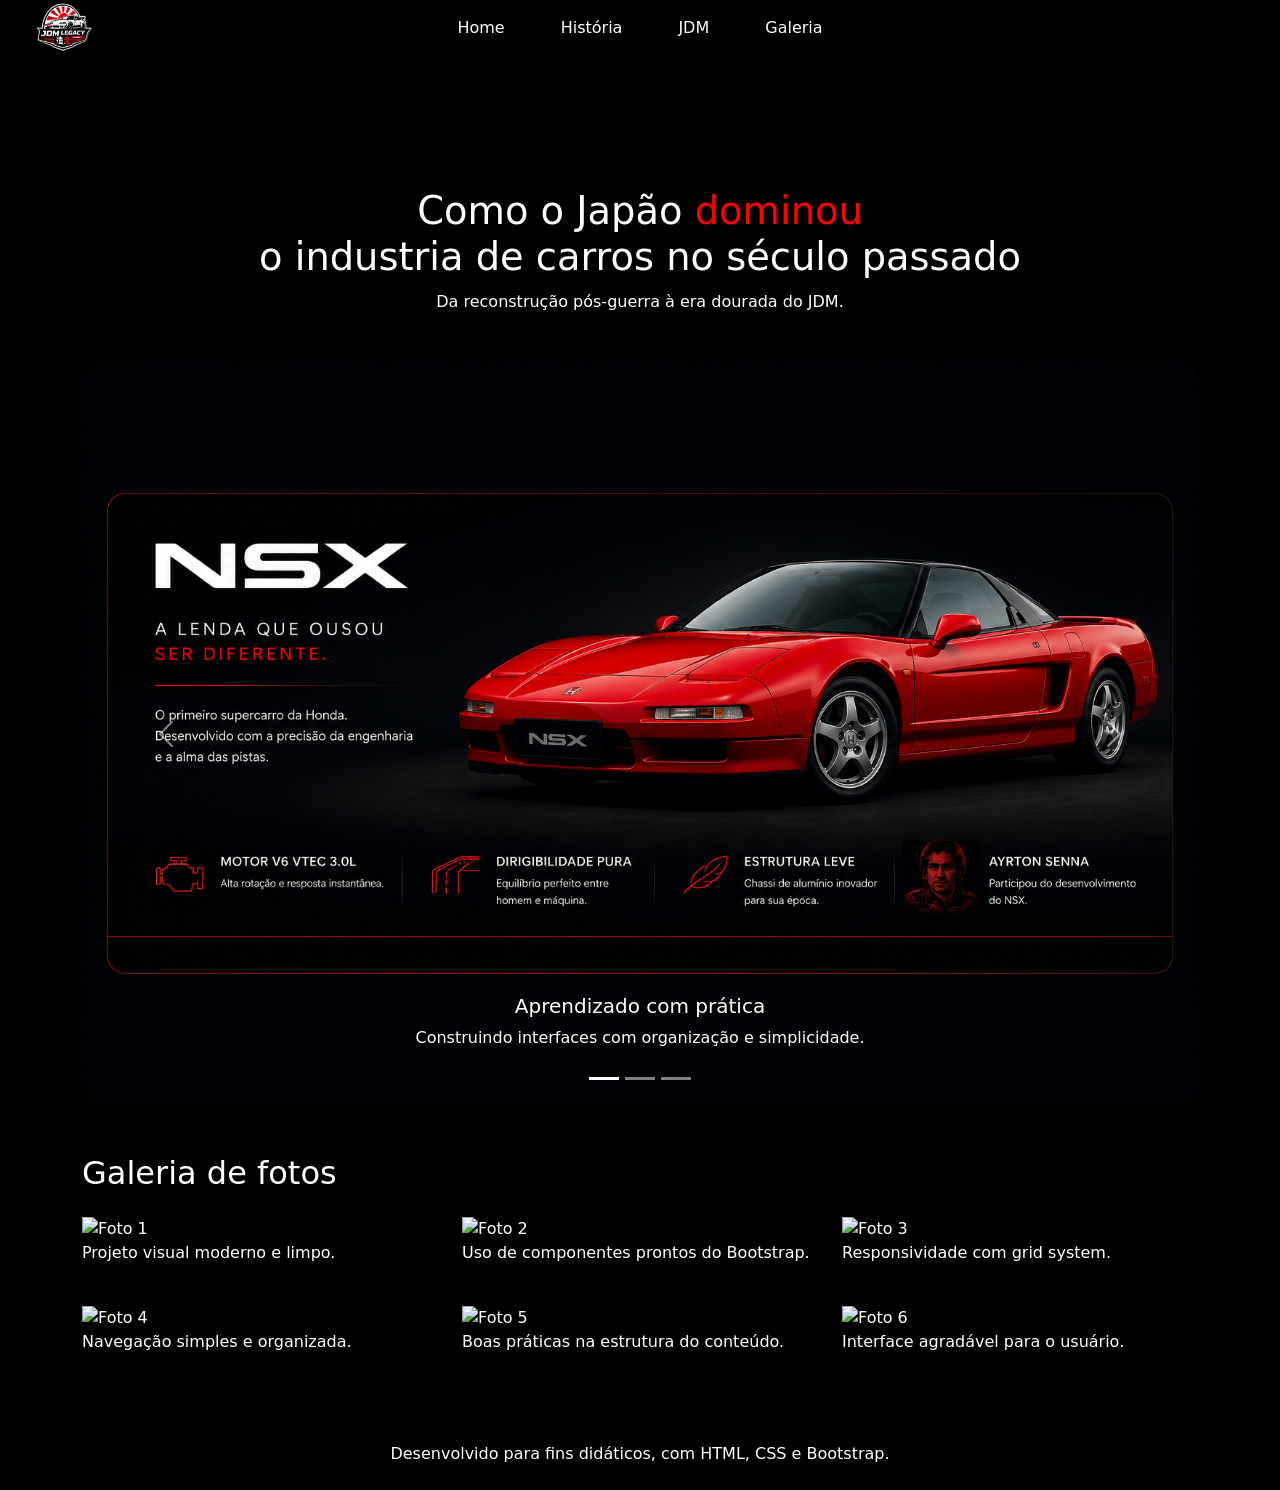
==== index.html @ bcbd1a26 "organizando codigo segundo plano de aulo" ====
<!DOCTYPE html>
<html lang="pt-BR">

<head>
  <meta charset="UTF-8">
  <meta name="viewport" content="width=device-width, initial-scale=1.0">
  <title>A cultura japonesa</title>

  <link rel="preconnect" href="https://fonts.googleapis.com">
  <link rel="preconnect" href="https://fonts.gstatic.com" crossorigin>
  <link href="https://fonts.googleapis.com/css2?family=Inter:wght@400;600;700&display=swap" rel="stylesheet">
  <link href="https://cdn.jsdelivr.net/npm/bootstrap@5.3.3/dist/css/bootstrap.min.css" rel="stylesheet">
  <link rel="stylesheet" href="css/style.css">
</head>

<body class="structure">

  <header class="topo"></header>

  <nav class="navbar navbar-expand-lg bg-menu">
    <div class="container-fluid">
      <a class="navbar-brand" href="#">
        <img src="img/logo.png" alt="unipam_logo" width="100px" height="80px">
      </a>

      <button class="navbar-toggler" type="button" data-bs-toggle="collapse" data-bs-target="#navbarSupportedContent"
        aria-controls="navbarSupportedContent" aria-expanded="false" aria-label="Toggle navigation">
        <span class="navbar-toggler-icon"></span>
      </button>

      <div class="collapse navbar-collapse justify-content-center" id="navbarNav">
        <ul class="navbar-nav">

          <li class="nav-item">
            <a class="nav-link active" aria-current="page" href="#">Home</a>
          </li>

          <li class="nav-item">
            <a class="nav-link" href="historia.html">História</a>
          </li>

          <li class="nav-item">
            <a class="nav-link" href="jdm.html">JDM</a>
          </li>

          <li class="nav-item">
            <a class="nav-link" href="galeria.html">Galeria</a>
          </li>

        </ul>
      </div>
    </div>
  </nav>

  <header class="topo">
    <div class="container py-4"></div>
      <h1 class="title">Como o Japão <span class="destaque">dominou</span> <br> o industria de carros no século passado</h1>
      <p class="subtitle">Da reconstrução pós-guerra à era dourada do JDM.</p>
  </header>

    <main class="container my-5">

      <section class="mb-5">
        <div id="carrosselPrincipal" class="carousel slide shadow-sm rounded-4 overflow-hidden" data-bs-ride="carousel">
          <div class="carousel-indicators">
            <button type="button" data-bs-target="#carrosselPrincipal" data-bs-slide-to="0" class="active"
              aria-current="true" aria-label="Slide 1"></button>
            <button type="button" data-bs-target="#carrosselPrincipal" data-bs-slide-to="1"
              aria-label="Slide 2"></button>
            <button type="button" data-bs-target="#carrosselPrincipal" data-bs-slide-to="2"
              aria-label="Slide 3"></button>
          </div>

          <div class="carousel-inner">
            <div class="carousel-item active">
              <img src="img/honda-nsx-banner.png" class="d-block w-100 imagem-carrossel" alt="Imagem 1">
              <div class="carousel-caption d-none d-md-block">
                <h5>Aprendizado com prática</h5>
                <p>Construindo interfaces com organização e simplicidade.</p>
              </div>
            </div>

            <div class="carousel-item">
              <img src="img/honda-nsx-banner.png" class="d-block w-100 imagem-carrossel" alt="Imagem 2">
              <div class="carousel-caption d-none d-md-block">
                <h5>Layout responsivo</h5>
                <p>O Bootstrap ajuda a adaptar a página a diferentes telas.</p>
              </div>
            </div>

            <div class="carousel-item">
              <img src="img/honda-nsx-banner.png" class="d-block w-100 imagem-carrossel" alt="Imagem 2">
              <div class="carousel-caption d-none d-md-block">
                <h5>Interface moderna</h5>
                <p>Um visual bonito, simples e funcional para os alunos.</p>
              </div>
            </div>
          </div>

          <button class="carousel-control-prev" type="button" data-bs-target="#carrosselPrincipal" data-bs-slide="prev">
            <span class="carousel-control-prev-icon" aria-hidden="true"></span>
            <span class="visually-hidden">Anterior</span>
          </button>

          <button class="carousel-control-next" type="button" data-bs-target="#carrosselPrincipal" data-bs-slide="next">
            <span class="carousel-control-next-icon" aria-hidden="true"></span>
            <span class="visually-hidden">Próximo</span>
          </button>
        </div>
      </section>

      <section>
        <h2 class="titulo-secao mb-4">Galeria de fotos</h2>

        <div class="row g-4">
          <div class="col-sm-6 col-lg-4">
            <figure class="card-galeria">
              <img src="img/foto1.jpg" alt="Foto 1" class="img-fluid">
              <figcaption>Projeto visual moderno e limpo.</figcaption>
            </figure>
          </div>

          <div class="col-sm-6 col-lg-4">
            <figure class="card-galeria">
              <img src="img/foto2.jpg" alt="Foto 2" class="img-fluid">
              <figcaption>Uso de componentes prontos do Bootstrap.</figcaption>
            </figure>
          </div>

          <div class="col-sm-6 col-lg-4">
            <figure class="card-galeria">
              <img src="img/foto3.jpg" alt="Foto 3" class="img-fluid">
              <figcaption>Responsividade com grid system.</figcaption>
            </figure>
          </div>

          <div class="col-sm-6 col-lg-4">
            <figure class="card-galeria">
              <img src="img/foto4.jpg" alt="Foto 4" class="img-fluid">
              <figcaption>Navegação simples e organizada.</figcaption>
            </figure>
          </div>

          <div class="col-sm-6 col-lg-4">
            <figure class="card-galeria">
              <img src="img/foto5.jpg" alt="Foto 5" class="img-fluid">
              <figcaption>Boas práticas na estrutura do conteúdo.</figcaption>
            </figure>
          </div>

          <div class="col-sm-6 col-lg-4">
            <figure class="card-galeria">
              <img src="img/foto6.jpg" alt="Foto 6" class="img-fluid">
              <figcaption>Interface agradável para o usuário.</figcaption>
            </figure>
          </div>
        </div>
      </section>

    </main>
    <footer class="rodape">
      <div class="container py-4 text-center">
        <p class="m-0">Desenvolvido para fins didáticos, com HTML, CSS e Bootstrap.</p>
      </div>
    </footer>

    <script src="https://cdn.jsdelivr.net/npm/bootstrap@5.3.3/dist/js/bootstrap.bundle.min.js"></script>
</body>

</html>
---- css/style.css ----
.navbar {
    position: relative;
}

.navbar-nav li a {
    color: white !important;
    border-bottom: 4px solid black;
}

.navbar-nav li a:hover {
    border-bottom: 4px solid #ff0000;
}

.navbar-nav li {
    padding: 0 20px !important;
}

.navbar-brand {
    position: absolute;
}

.title {
    margin: 80px 0px 0px 0px;
    text-align: center;
    font-size: 2.4rem;
}

.subtitle {
    margin: 10px 0px 0px 0px;
    text-align: center;
}

.structure {
    background-color: black;
    color: white;
}

.destaque {
    color: red;
}

.card {
    margin: 300px;
}

.btn {
    background-color: black;
    color: white;
}

.card{
    background-color: red;
    color: white;
}
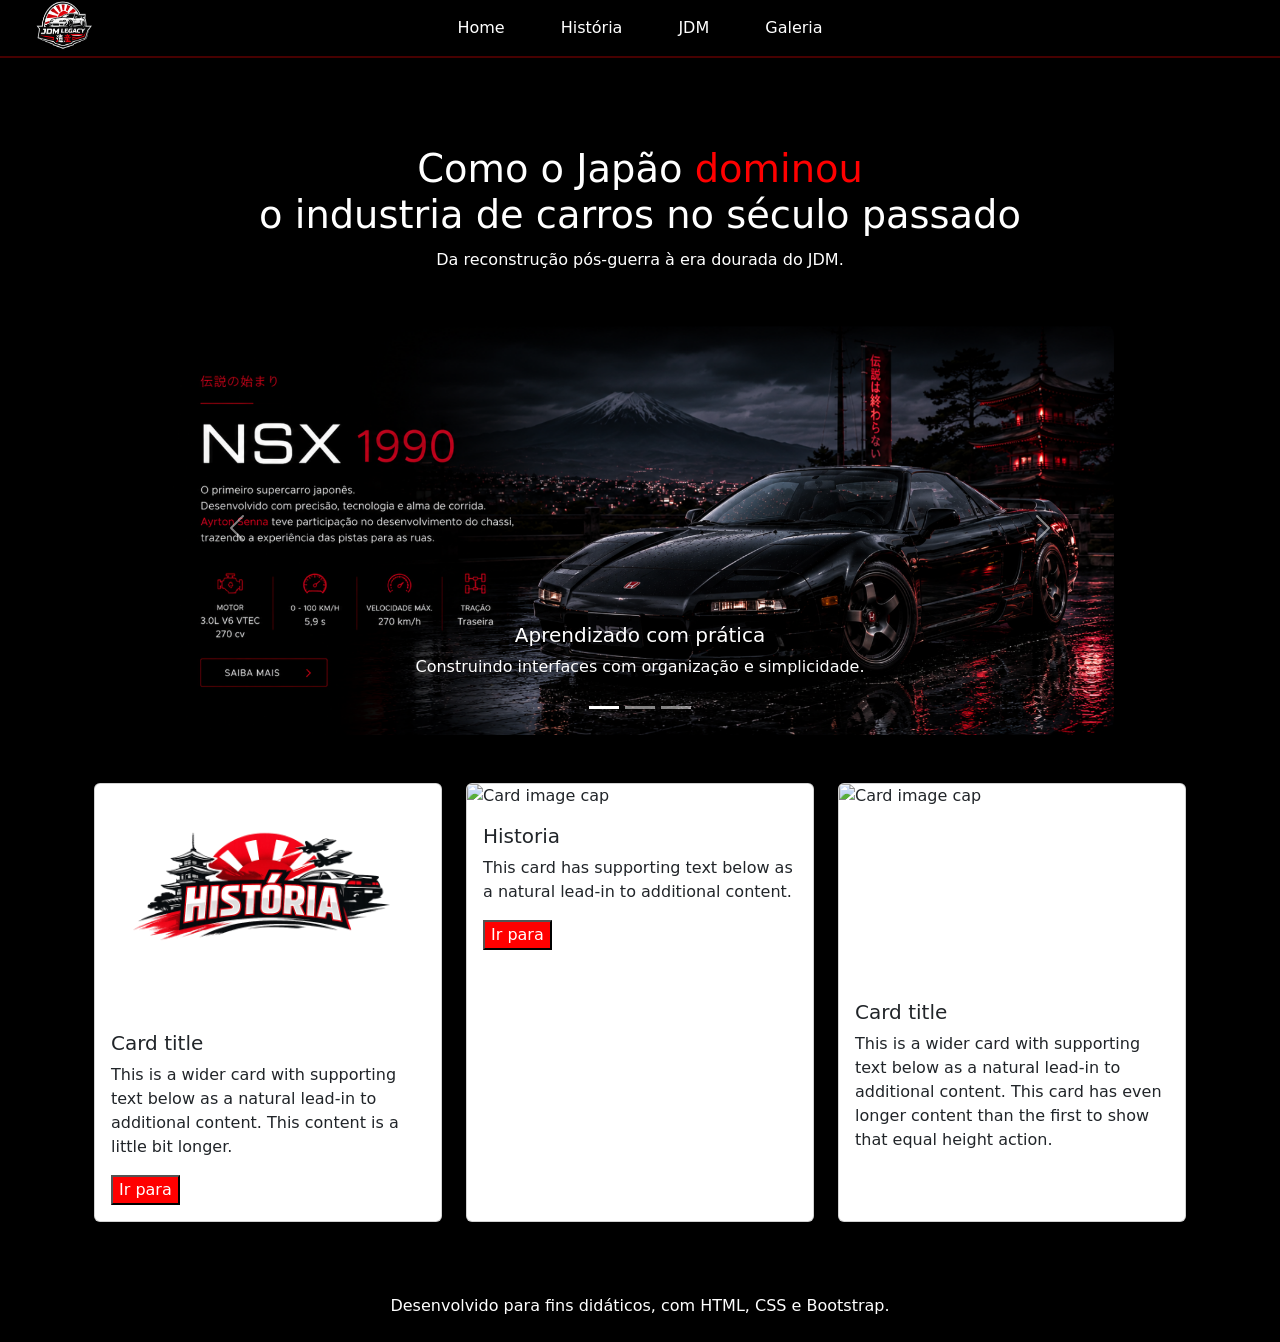
==== commit 4dc37630: "arrumando cards e formatando po codigo" ====
--- a/index.html
+++ b/index.html
@@ -51,120 +51,115 @@
       </div>
     </div>
   </nav>
-
+  
+<!--TITULO DA PAGINA-->
   <header class="topo">
     <div class="container py-4"></div>
-      <h1 class="title">Como o Japão <span class="destaque">dominou</span> <br> o industria de carros no século passado</h1>
-      <p class="subtitle">Da reconstrução pós-guerra à era dourada do JDM.</p>
+    <h1 class="title">Como o Japão <span class="destaque">dominou</span> <br> o industria de carros no século passado
+    </h1>
+    <p class="subtitle">Da reconstrução pós-guerra à era dourada do JDM.</p>
   </header>
 
-    <main class="container my-5">
+<!--CARROSSEL-->
+  <main class="container my-5">
+    <section class="mb-5">
+      <div id="carrosselPrincipal" class="carousel slide shadow-sm rounded-4 overflow-hidden" data-bs-ride="carousel">
+        <div class="carousel-indicators">
+          <button type="button" data-bs-target="#carrosselPrincipal" data-bs-slide-to="0" class="active"
+            aria-current="true" aria-label="Slide 1"></button>
+          <button type="button" data-bs-target="#carrosselPrincipal" data-bs-slide-to="1" aria-label="Slide 2"></button>
+          <button type="button" data-bs-target="#carrosselPrincipal" data-bs-slide-to="2" aria-label="Slide 3"></button>
+        </div>
 
-      <section class="mb-5">
-        <div id="carrosselPrincipal" class="carousel slide shadow-sm rounded-4 overflow-hidden" data-bs-ride="carousel">
-          <div class="carousel-indicators">
-            <button type="button" data-bs-target="#carrosselPrincipal" data-bs-slide-to="0" class="active"
-              aria-current="true" aria-label="Slide 1"></button>
-            <button type="button" data-bs-target="#carrosselPrincipal" data-bs-slide-to="1"
-              aria-label="Slide 2"></button>
-            <button type="button" data-bs-target="#carrosselPrincipal" data-bs-slide-to="2"
-              aria-label="Slide 3"></button>
-          </div>
-
-          <div class="carousel-inner">
-            <div class="carousel-item active">
-              <img src="img/honda-nsx-banner.png" class="d-block w-100 imagem-carrossel" alt="Imagem 1">
-              <div class="carousel-caption d-none d-md-block">
-                <h5>Aprendizado com prática</h5>
-                <p>Construindo interfaces com organização e simplicidade.</p>
-              </div>
-            </div>
-
-            <div class="carousel-item">
-              <img src="img/honda-nsx-banner.png" class="d-block w-100 imagem-carrossel" alt="Imagem 2">
-              <div class="carousel-caption d-none d-md-block">
-                <h5>Layout responsivo</h5>
-                <p>O Bootstrap ajuda a adaptar a página a diferentes telas.</p>
-              </div>
-            </div>
-
-            <div class="carousel-item">
-              <img src="img/honda-nsx-banner.png" class="d-block w-100 imagem-carrossel" alt="Imagem 2">
-              <div class="carousel-caption d-none d-md-block">
-                <h5>Interface moderna</h5>
-                <p>Um visual bonito, simples e funcional para os alunos.</p>
-              </div>
+        <div class="carousel-inner">
+          <div class="carousel-item active">
+            <img src="img/honda-nsx-banner.png" class="d-block w-100 imagem-carrossel" alt="Imagem 1">
+            <link rel="stylesheet" href="index.html">
+            <div class="carousel-caption d-none d-md-block">
+              <h5>Aprendizado com prática</h5>
+              <p>Construindo interfaces com organização e simplicidade.</p>
             </div>
           </div>
 
-          <button class="carousel-control-prev" type="button" data-bs-target="#carrosselPrincipal" data-bs-slide="prev">
-            <span class="carousel-control-prev-icon" aria-hidden="true"></span>
-            <span class="visually-hidden">Anterior</span>
-          </button>
-
-          <button class="carousel-control-next" type="button" data-bs-target="#carrosselPrincipal" data-bs-slide="next">
-            <span class="carousel-control-next-icon" aria-hidden="true"></span>
-            <span class="visually-hidden">Próximo</span>
-          </button>
-        </div>
-      </section>
-
-      <section>
-        <h2 class="titulo-secao mb-4">Galeria de fotos</h2>
-
-        <div class="row g-4">
-          <div class="col-sm-6 col-lg-4">
-            <figure class="card-galeria">
-              <img src="img/foto1.jpg" alt="Foto 1" class="img-fluid">
-              <figcaption>Projeto visual moderno e limpo.</figcaption>
-            </figure>
+          <div class="carousel-item">
+            <img src="img/honda-nsx-banner.png" class="d-block w-100 imagem-carrossel" alt="Imagem 2">
+            <div class="carousel-caption d-none d-md-block">
+              <h5>Layout responsivo</h5>
+              <p>O Bootstrap ajuda a adaptar a página a diferentes telas.</p>
+            </div>
           </div>
 
-          <div class="col-sm-6 col-lg-4">
-            <figure class="card-galeria">
-              <img src="img/foto2.jpg" alt="Foto 2" class="img-fluid">
-              <figcaption>Uso de componentes prontos do Bootstrap.</figcaption>
-            </figure>
-          </div>
-
-          <div class="col-sm-6 col-lg-4">
-            <figure class="card-galeria">
-              <img src="img/foto3.jpg" alt="Foto 3" class="img-fluid">
-              <figcaption>Responsividade com grid system.</figcaption>
-            </figure>
-          </div>
-
-          <div class="col-sm-6 col-lg-4">
-            <figure class="card-galeria">
-              <img src="img/foto4.jpg" alt="Foto 4" class="img-fluid">
-              <figcaption>Navegação simples e organizada.</figcaption>
-            </figure>
-          </div>
-
-          <div class="col-sm-6 col-lg-4">
-            <figure class="card-galeria">
-              <img src="img/foto5.jpg" alt="Foto 5" class="img-fluid">
-              <figcaption>Boas práticas na estrutura do conteúdo.</figcaption>
-            </figure>
-          </div>
-
-          <div class="col-sm-6 col-lg-4">
-            <figure class="card-galeria">
-              <img src="img/foto6.jpg" alt="Foto 6" class="img-fluid">
-              <figcaption>Interface agradável para o usuário.</figcaption>
-            </figure>
+          <div class="carousel-item">
+            <img src="img/honda-nsx-banner.png" class="d-block w-100 imagem-carrossel" alt="Imagem 2">
+            <div class="carousel-caption d-none d-md-block">
+              <h5>Interface moderna</h5>
+              <p>Um visual bonito, simples e funcional para os alunos.</p>
+            </div>
           </div>
         </div>
-      </section>
 
-    </main>
-    <footer class="rodape">
-      <div class="container py-4 text-center">
-        <p class="m-0">Desenvolvido para fins didáticos, com HTML, CSS e Bootstrap.</p>
+        <button class="carousel-control-prev" type="button" data-bs-target="#carrosselPrincipal" data-bs-slide="prev">
+          <span class="carousel-control-prev-icon" aria-hidden="true"></span>
+          <span class="visually-hidden">Anterior</span>
+        </button>
+
+        <button class="carousel-control-next" type="button" data-bs-target="#carrosselPrincipal" data-bs-slide="next">
+          <span class="carousel-control-next-icon" aria-hidden="true"></span>
+          <span class="visually-hidden">Próximo</span>
+        </button>
       </div>
-    </footer>
+    </section>
 
-    <script src="https://cdn.jsdelivr.net/npm/bootstrap@5.3.3/dist/js/bootstrap.bundle.min.js"></script>
+
+<!--CARDS DE DIRECIONAMENTO-->
+<div class="container my-5">
+  <div class="row g-4">
+
+    <div class="col-md-4">
+      <div class="card h-100">
+        <img class="card-img-top" src="img/historia.png" alt="Card image cap">
+        <div class="card-body">
+          <h5 class="card-title">Card title</h5>
+          <p class="card-text">This is a wider card with supporting text below as a natural lead-in to additional content. This content is a little bit longer.</p>
+          <a href="historia.html">
+            <button class="bt-funny">Ir para</button>
+          </a>
+        </div>
+      </div>
+    </div>
+    <div class="col-md-4">
+      <div class="card h-100">
+        <img class="card-img-top" src="" alt="Card image cap">
+        <div class="card-body">
+          <h5 class="card-title">Historia</h5>
+          <p class="card-text">This card has supporting text below as a natural lead-in to additional content.</p>
+          <a href="historia.html">
+            <button class="bt-funny" type="button">Ir para</button>
+          </a>
+        </div>
+      </div>
+    </div>
+    <div class="col-md-4">
+      <div class="card h-100">
+        <img class="card-img-top" src="..." alt="Card image cap" width="360" height="200">
+        <div class="card-body">
+          <h5 class="card-title">Card title</h5>
+          <p class="card-text">This is a wider card with supporting text below as a natural lead-in to additional content. This card has even longer content than the first to show that equal height action.</p>
+        </div>
+      </div>
+    </div>
+  </div>
+</div>
+
+<!--FINAL DA PAGIANA-->
+  </main>
+  <footer class="rodape">
+    <div class="container py-4 text-center">
+      <p class="m-0">Desenvolvido para fins didáticos, com HTML, CSS e Bootstrap.</p>
+    </div>
+  </footer>
+
+  <script src="https://cdn.jsdelivr.net/npm/bootstrap@5.3.3/dist/js/bootstrap.bundle.min.js"></script>
 </body>
 
 </html>
--- a/css/style.css
+++ b/css/style.css
@@ -1,14 +1,17 @@
 .navbar {
     position: relative;
+    background: rgba(0, 0, 0, 0.983);
+    border-bottom: 2px solid #ff000047
 }
 
 .navbar-nav li a {
     color: white !important;
-    border-bottom: 4px solid black;
+    border-bottom: 2px transparent;
+    transition: 0.2s;
 }
 
 .navbar-nav li a:hover {
-    border-bottom: 4px solid #ff0000;
+    border-bottom: 2px solid #ff0000;
 }
 
 .navbar-nav li {
@@ -20,7 +23,7 @@
 }
 
 .title {
-    margin: 80px 0px 0px 0px;
+    margin: 40px 0px 0px 0px;
     text-align: center;
     font-size: 2.4rem;
 }
@@ -39,16 +42,23 @@
     color: red;
 }
 
-.card {
-    margin: 300px;
+.my-5 {
+    align-items: center;
 }
 
-.btn {
-    background-color: black;
-    color: white;
+.carousel{
+    margin: auto;
+    width: 85%;
+    align-items: center;
+}
+
+.bt-funny{
+    background-color: #ff0000;
+    color: #fff;
+    border-radius: 0cqh;
 }
 
 .card{
-    background-color: red;
-    color: white;
+    width: 266 !important;
+    height: 200 !important;
 }
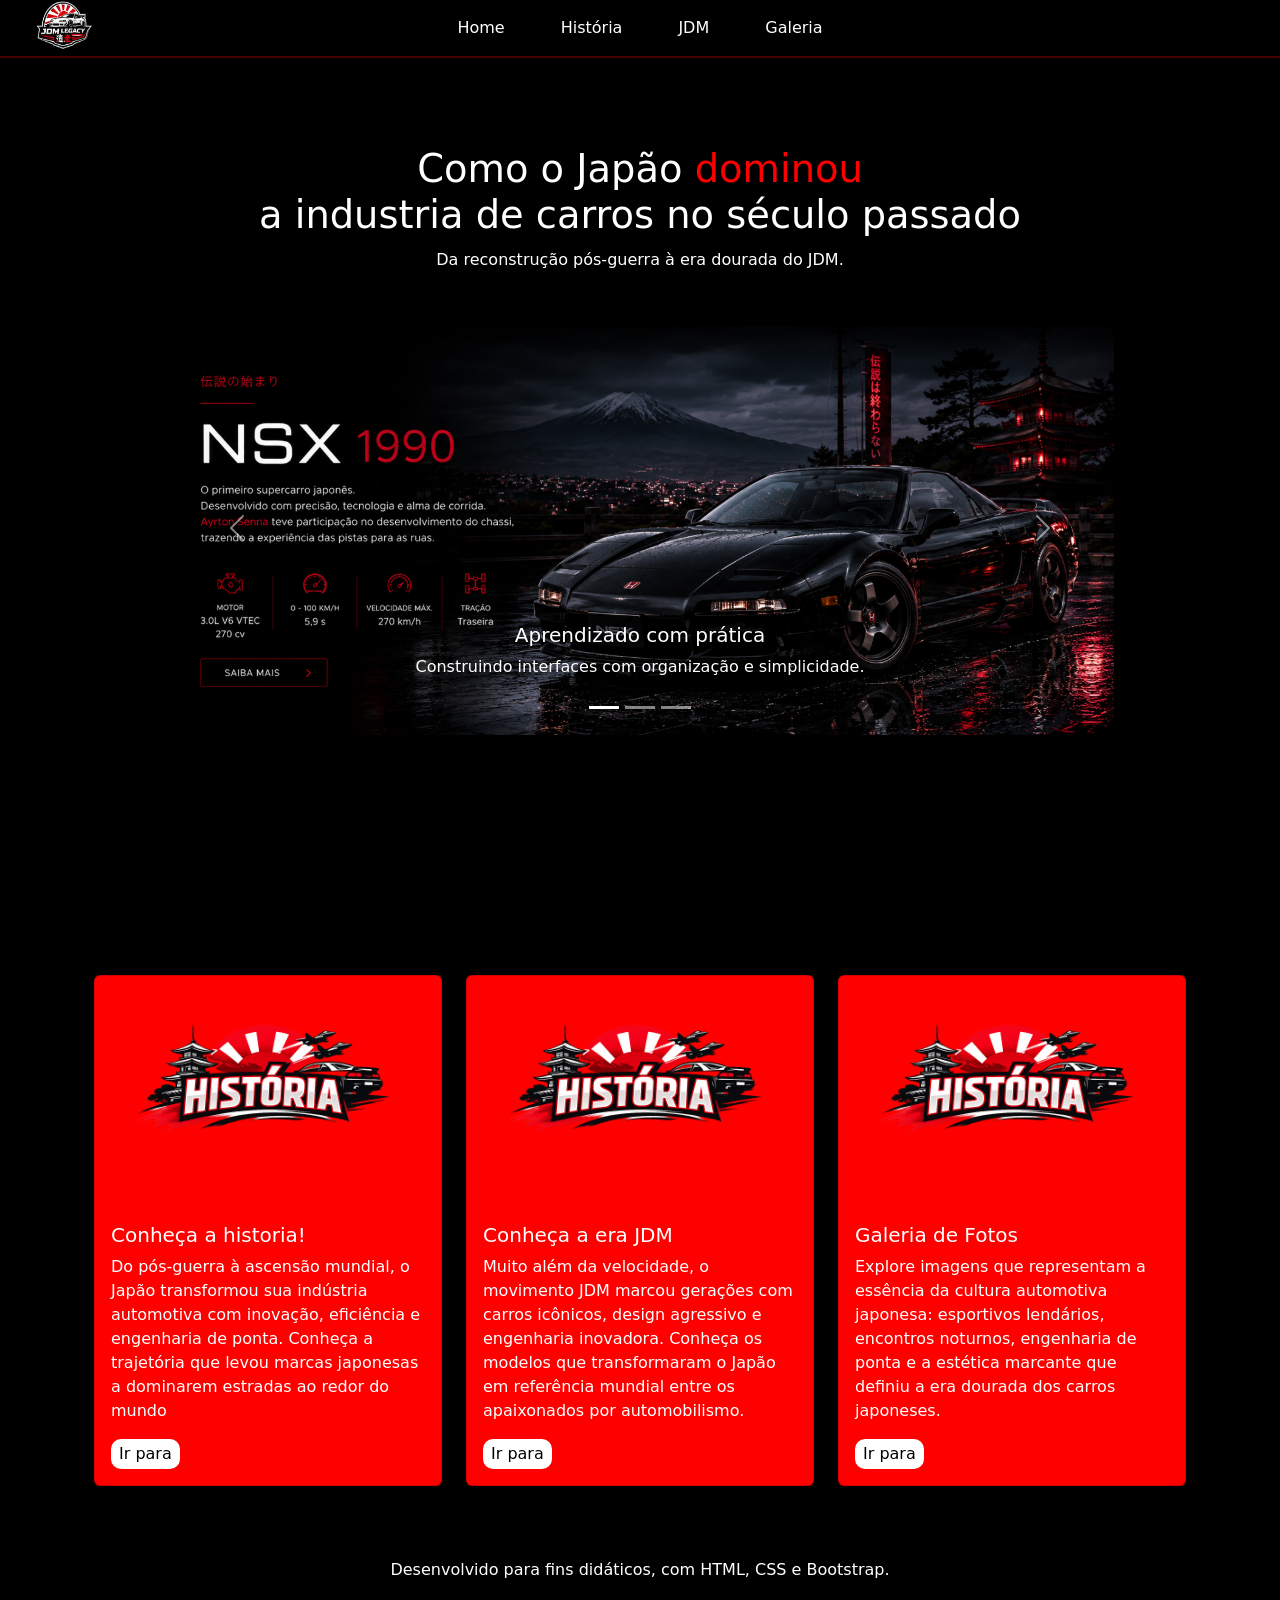
==== commit 5e3b41a9: "regulando o design das paginas" ====
--- a/index.html
+++ b/index.html
@@ -51,11 +51,11 @@
       </div>
     </div>
   </nav>
-  
+
 <!--TITULO DA PAGINA-->
   <header class="topo">
     <div class="container py-4"></div>
-    <h1 class="title">Como o Japão <span class="destaque">dominou</span> <br> o industria de carros no século passado
+    <h1 class="title">Como o Japão <span class="destaque">dominou</span> <br> a industria de carros no século passado
     </h1>
     <p class="subtitle">Da reconstrução pós-guerra à era dourada do JDM.</p>
   </header>
@@ -112,15 +112,15 @@
 
 
 <!--CARDS DE DIRECIONAMENTO-->
-<div class="container my-5">
+<div class="container my-5 cards">
   <div class="row g-4">
 
     <div class="col-md-4">
       <div class="card h-100">
         <img class="card-img-top" src="img/historia.png" alt="Card image cap">
         <div class="card-body">
-          <h5 class="card-title">Card title</h5>
-          <p class="card-text">This is a wider card with supporting text below as a natural lead-in to additional content. This content is a little bit longer.</p>
+          <h5 class="card-title">Conheça a historia!</h5>
+          <p class="card-text">Do pós-guerra à ascensão mundial, o Japão transformou sua indústria automotiva com inovação, eficiência e engenharia de ponta. Conheça a trajetória que levou marcas japonesas a dominarem estradas ao redor do mundo</p>
           <a href="historia.html">
             <button class="bt-funny">Ir para</button>
           </a>
@@ -129,11 +129,11 @@
     </div>
     <div class="col-md-4">
       <div class="card h-100">
-        <img class="card-img-top" src="" alt="Card image cap">
+        <img class="card-img-top" src="img/historia.png" alt="Card image cap">
         <div class="card-body">
-          <h5 class="card-title">Historia</h5>
-          <p class="card-text">This card has supporting text below as a natural lead-in to additional content.</p>
-          <a href="historia.html">
+          <h5 class="card-title">Conheça a era JDM</h5>
+          <p class="card-text">Muito além da velocidade, o movimento JDM marcou gerações com carros icônicos, design agressivo e engenharia inovadora. Conheça os modelos que transformaram o Japão em referência mundial entre os apaixonados por automobilismo.</p>
+          <a href="jdm.html">
             <button class="bt-funny" type="button">Ir para</button>
           </a>
         </div>
@@ -141,10 +141,13 @@
     </div>
     <div class="col-md-4">
       <div class="card h-100">
-        <img class="card-img-top" src="..." alt="Card image cap" width="360" height="200">
+        <img class="card-img-top" src="img/historia.png" alt="Card image cap">
         <div class="card-body">
-          <h5 class="card-title">Card title</h5>
-          <p class="card-text">This is a wider card with supporting text below as a natural lead-in to additional content. This card has even longer content than the first to show that equal height action.</p>
+          <h5 class="card-title">Galeria de Fotos</h5>
+          <p class="card-text">Explore imagens que representam a essência da cultura automotiva japonesa: esportivos lendários, encontros noturnos, engenharia de ponta e a estética marcante que definiu a era dourada dos carros japoneses.</p>
+          <a href="galeria.html">
+            <button class="bt-funny" type="button">Ir para</button>
+          </a>
         </div>
       </div>
     </div>
--- a/css/style.css
+++ b/css/style.css
@@ -53,12 +53,18 @@
 }
 
 .bt-funny{
-    background-color: #ff0000;
-    color: #fff;
-    border-radius: 0cqh;
+    background-color: #ffffff;
+    color: #000000;
+    border: 2px solid #fff;
+    border-radius: 10px;
+
 }
 
 .card{
-    width: 266 !important;
-    height: 200 !important;
+    background-color: red;
+    color: white;
+}
+
+.cards{
+    margin: 240px 0 0 0 !important;
 }
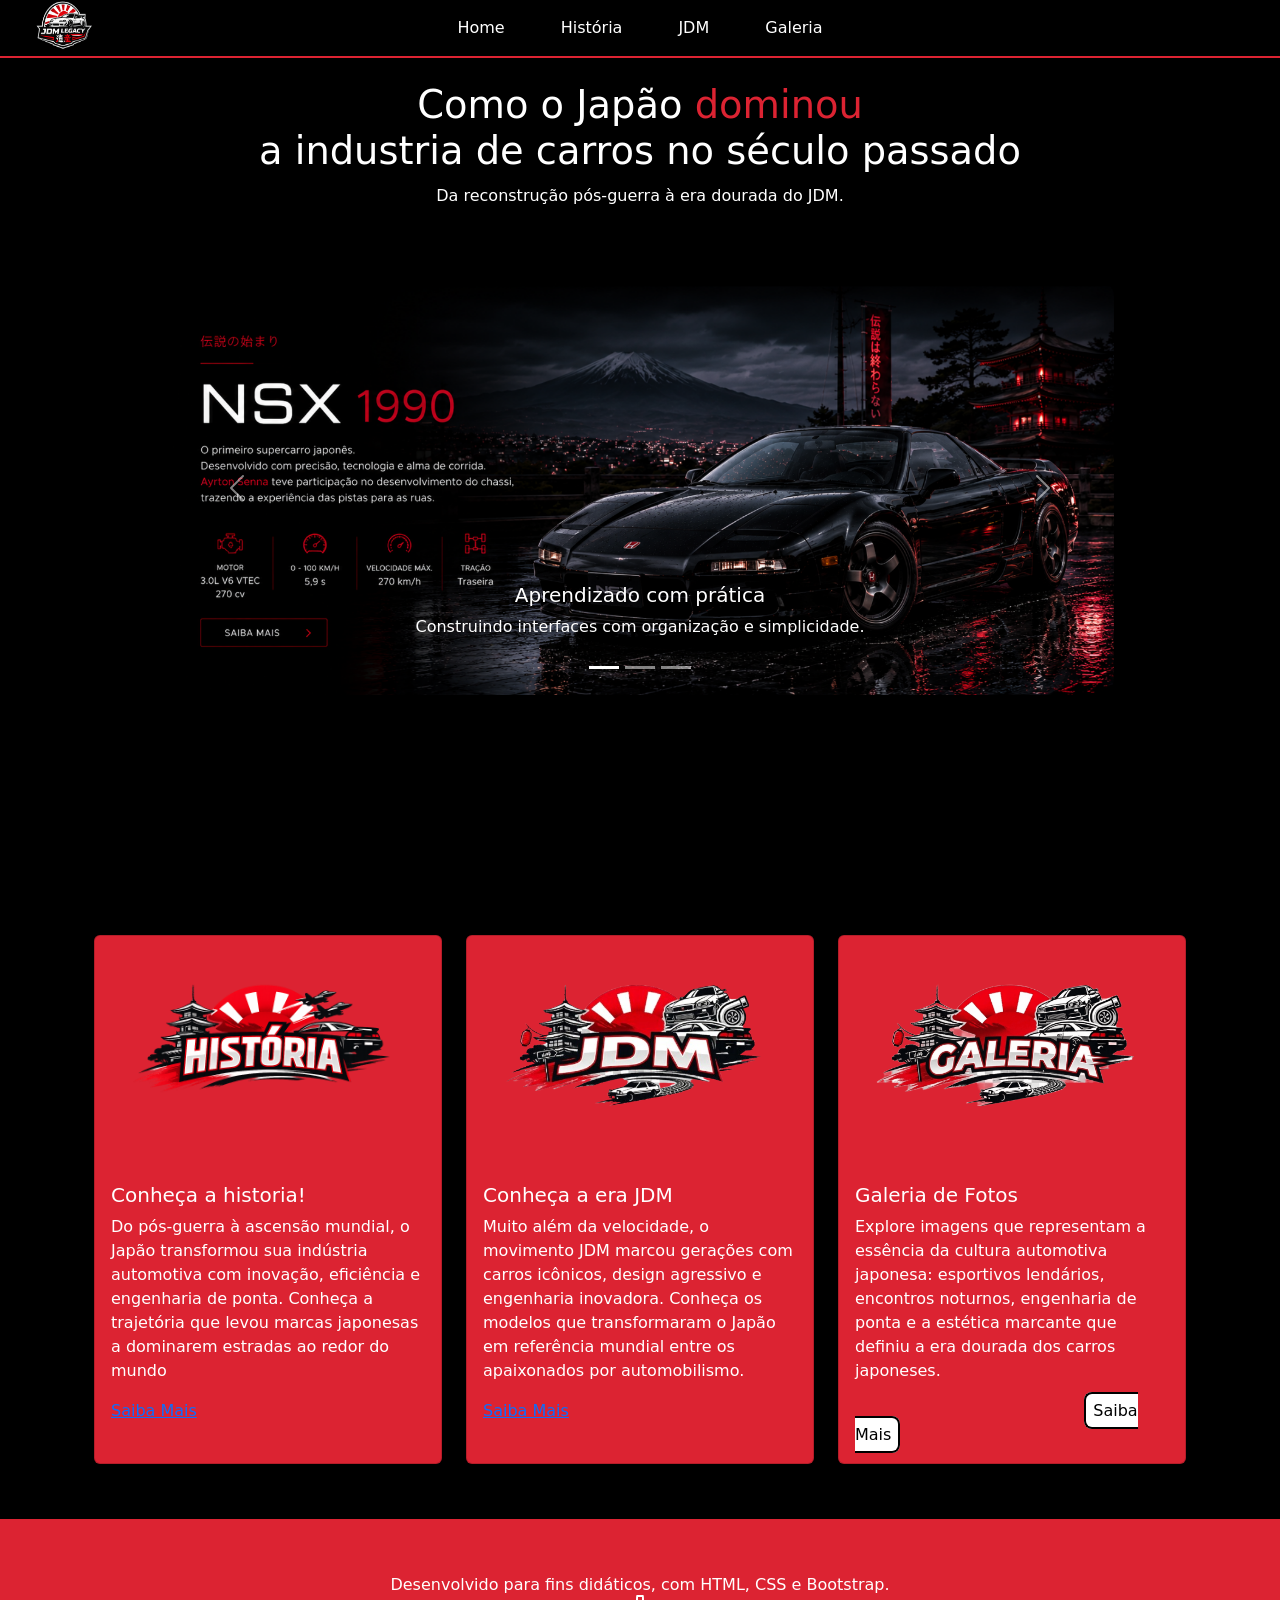
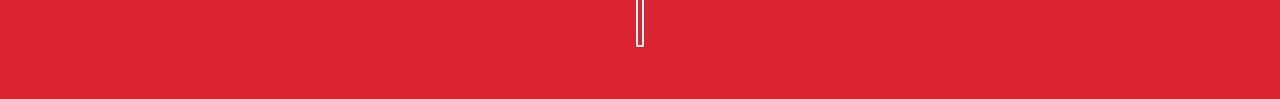
==== commit 26243d45: "update do codigo" ====
--- a/index.html
+++ b/index.html
@@ -13,10 +13,7 @@
   <link rel="stylesheet" href="css/style.css">
 </head>
 
-<body class="structure">
-
-  <header class="topo"></header>
-
+<body>
   <nav class="navbar navbar-expand-lg bg-menu">
     <div class="container-fluid">
       <a class="navbar-brand" href="#">
@@ -52,15 +49,15 @@
     </div>
   </nav>
 
-<!--TITULO DA PAGINA-->
+  <!--TITULO DA PAGINA-->
   <header class="topo">
-    <div class="container py-4"></div>
-    <h1 class="title">Como o Japão <span class="destaque">dominou</span> <br> a industria de carros no século passado
-    </h1>
-    <p class="subtitle">Da reconstrução pós-guerra à era dourada do JDM.</p>
+    <div class="container py-4 title">
+      <h1>Como o Japão <span>dominou</span><br> a industria de carros no século passado</h1>
+      <p>Da reconstrução pós-guerra à era dourada do JDM.</p>
   </header>
 
-<!--CARROSSEL-->
+  </div>
+  <!--CARROSSEL-->
   <main class="container my-5">
     <section class="mb-5">
       <div id="carrosselPrincipal" class="carousel slide shadow-sm rounded-4 overflow-hidden" data-bs-ride="carousel">
@@ -111,54 +108,63 @@
     </section>
 
 
-<!--CARDS DE DIRECIONAMENTO-->
-<div class="container my-5 cards">
-  <div class="row g-4">
+    <!--CARDS DE DIRECIONAMENTO-->
+    <div class="container my-5 cards">
+      <div class="row g-4">
 
-    <div class="col-md-4">
-      <div class="card h-100">
-        <img class="card-img-top" src="img/historia.png" alt="Card image cap">
-        <div class="card-body">
-          <h5 class="card-title">Conheça a historia!</h5>
-          <p class="card-text">Do pós-guerra à ascensão mundial, o Japão transformou sua indústria automotiva com inovação, eficiência e engenharia de ponta. Conheça a trajetória que levou marcas japonesas a dominarem estradas ao redor do mundo</p>
-          <a href="historia.html">
-            <button class="bt-funny">Ir para</button>
-          </a>
+        <div class="col-md-4">
+          <div class="card h-100">
+            <img class="card-img-top" src="img/historia.png" alt="Card image cap">
+            <div class="card-body">
+              <h5 class="card-title">Conheça a historia!</h5>
+              <p class="card-text">Do pós-guerra à ascensão mundial, o Japão transformou sua indústria automotiva com
+                inovação, eficiência e engenharia de ponta. Conheça a trajetória que levou marcas japonesas a dominarem
+                estradas ao redor do mundo</p>
+              <a href="historia.html">
+                Saiba Mais
+              </a>
+            </div>
+          </div>
+        </div>
+        <div class="col-md-4">
+          <div class="card h-100">
+            <img class="card-img-top" src="img/JDM.png" alt="Card image cap">
+            <div class="card-body">
+              <h5 class="card-title">Conheça a era JDM</h5>
+              <p class="card-text">Muito além da velocidade, o movimento JDM marcou gerações com carros icônicos, design
+                agressivo e engenharia inovadora. Conheça os modelos que transformaram o Japão em referência mundial
+                entre os apaixonados por automobilismo.</p>
+              <a href="jdm.html">
+                Saiba Mais
+              </a>
+            </div>
+          </div>
+        </div>
+        <div class="col-md-4">
+          <div class="card h-100">
+            <img class="card-img-top" src="img/GALERIA.png" alt="Card image cap">
+            <div class="card-body">
+              <h5 class="card-title">Galeria de Fotos</h5>
+              <p class="card-text">Explore imagens que representam a essência da cultura automotiva japonesa: esportivos
+                lendários, encontros noturnos, engenharia de ponta e a estética marcante que definiu a era dourada dos
+                carros japoneses.</p>
+              <a class="oz" href="galeria.html">
+                Saiba Mais
+              </a>
+            </div>
+          </div>
         </div>
       </div>
     </div>
-    <div class="col-md-4">
-      <div class="card h-100">
-        <img class="card-img-top" src="img/historia.png" alt="Card image cap">
-        <div class="card-body">
-          <h5 class="card-title">Conheça a era JDM</h5>
-          <p class="card-text">Muito além da velocidade, o movimento JDM marcou gerações com carros icônicos, design agressivo e engenharia inovadora. Conheça os modelos que transformaram o Japão em referência mundial entre os apaixonados por automobilismo.</p>
-          <a href="jdm.html">
-            <button class="bt-funny" type="button">Ir para</button>
-          </a>
-        </div>
-      </div>
-    </div>
-    <div class="col-md-4">
-      <div class="card h-100">
-        <img class="card-img-top" src="img/historia.png" alt="Card image cap">
-        <div class="card-body">
-          <h5 class="card-title">Galeria de Fotos</h5>
-          <p class="card-text">Explore imagens que representam a essência da cultura automotiva japonesa: esportivos lendários, encontros noturnos, engenharia de ponta e a estética marcante que definiu a era dourada dos carros japoneses.</p>
-          <a href="galeria.html">
-            <button class="bt-funny" type="button">Ir para</button>
-          </a>
-        </div>
-      </div>
-    </div>
-  </div>
-</div>
 
-<!--FINAL DA PAGIANA-->
+    <!--FINAL DA PAGIANA-->
   </main>
   <footer class="rodape">
     <div class="container py-4 text-center">
       <p class="m-0">Desenvolvido para fins didáticos, com HTML, CSS e Bootstrap.</p>
+      <a href="#">
+        <i class="bi bi-arrow-up-circle"></i>
+      </a>
     </div>
   </footer>
 
--- a/css/style.css
+++ b/css/style.css
@@ -1,70 +1,133 @@
+body {
+  background-color: black;
+  color: white;
+}
+
+/***************NAVBAR************/
+.bg-menu {
+}
+
 .navbar {
-    position: relative;
-    background: rgba(0, 0, 0, 0.983);
-    border-bottom: 2px solid #ff000047
+  position: relative;
+  border-bottom: 2px solid #dc2332;
 }
 
 .navbar-nav li a {
-    color: white !important;
-    border-bottom: 2px transparent;
-    transition: 0.2s;
+  color: white !important;
+  border-bottom: 2px transparent;
+  transition: 0.2s;
 }
 
 .navbar-nav li a:hover {
-    border-bottom: 2px solid #ff0000;
+  border-bottom: 2px solid #fff;
 }
 
 .navbar-nav li {
-    padding: 0 20px !important;
+  padding: 0 20px !important;
 }
 
 .navbar-brand {
-    position: absolute;
+  position: absolute;
 }
 
-.title {
-    margin: 40px 0px 0px 0px;
-    text-align: center;
-    font-size: 2.4rem;
+/************titulo da pagina**************/
+.title h1 {
+  text-align: center;
+  font-size: 2.4rem;
 }
 
-.subtitle {
-    margin: 10px 0px 0px 0px;
-    text-align: center;
+.title p {
+  margin: 10px 0px 0px 0px;
+  text-align: center;
 }
 
-.structure {
-    background-color: black;
-    color: white;
-}
-
-.destaque {
-    color: red;
+.title span {
+  color: #dc2332;
 }
 
 .my-5 {
-    align-items: center;
+  align-items: center;
 }
 
-.carousel{
-    margin: auto;
-    width: 85%;
-    align-items: center;
+.carousel {
+  margin: auto;
+  width: 85%;
+  align-items: center;
 }
 
-.bt-funny{
-    background-color: #ffffff;
-    color: #000000;
-    border: 2px solid #fff;
-    border-radius: 10px;
-
+/**************CARDS DE DIRECIONAMENTO**********/
+.cards a {
+}
+.oz {
+  background-color: #ffffff;
+  color: #000000;
+  border: 2px solid #000;
+  border-radius: 8px;
+  padding: 7px;
+  text-decoration: none;
+  margin-left: 73%;
 }
 
-.card{
-    background-color: red;
-    color: white;
+.card {
+  background-color: #dc2332;
+  color: white;
 }
 
-.cards{
-    margin: 240px 0 0 0 !important;
-}+.cards {
+  margin: 240px 0 0 0 !important;
+}
+
+.card-galeria img {
+  width: auto;
+  height: 300px;
+}
+
+/****************GALERIA***********/
+.galeria {
+  padding: 0 100px 0 100px;
+  margin: 0px;
+}
+
+.titulo-secao {
+  text-align: left;
+  color: #dc2332;
+  padding: 100px 100px 0 100px;
+}
+
+/**********Rodapé***********/
+
+.rodape {
+  background-color: #dc2332;
+  color: #fff;
+  padding: 30px;
+  margin-top: 55px;
+}
+
+.rodape i {
+  font-size: 2rem;
+  color: #fff;
+  border-style: solid;
+  border-width: 2px;
+  padding: 5px 2px 5px 2px;
+  border-radius: 10%;
+}
+
+
+
+/****************texto das paginas**********/
+
+.header-text{
+  color: #dc2343;
+  margin-left: 60px;
+}
+
+.body-text{
+  color: white;
+  margin-top: 20px;
+  margin-left: 60px;
+  margin-bottom: 60px;
+}
+
+.body-text span{
+  text-indent: 30px !important;
+}
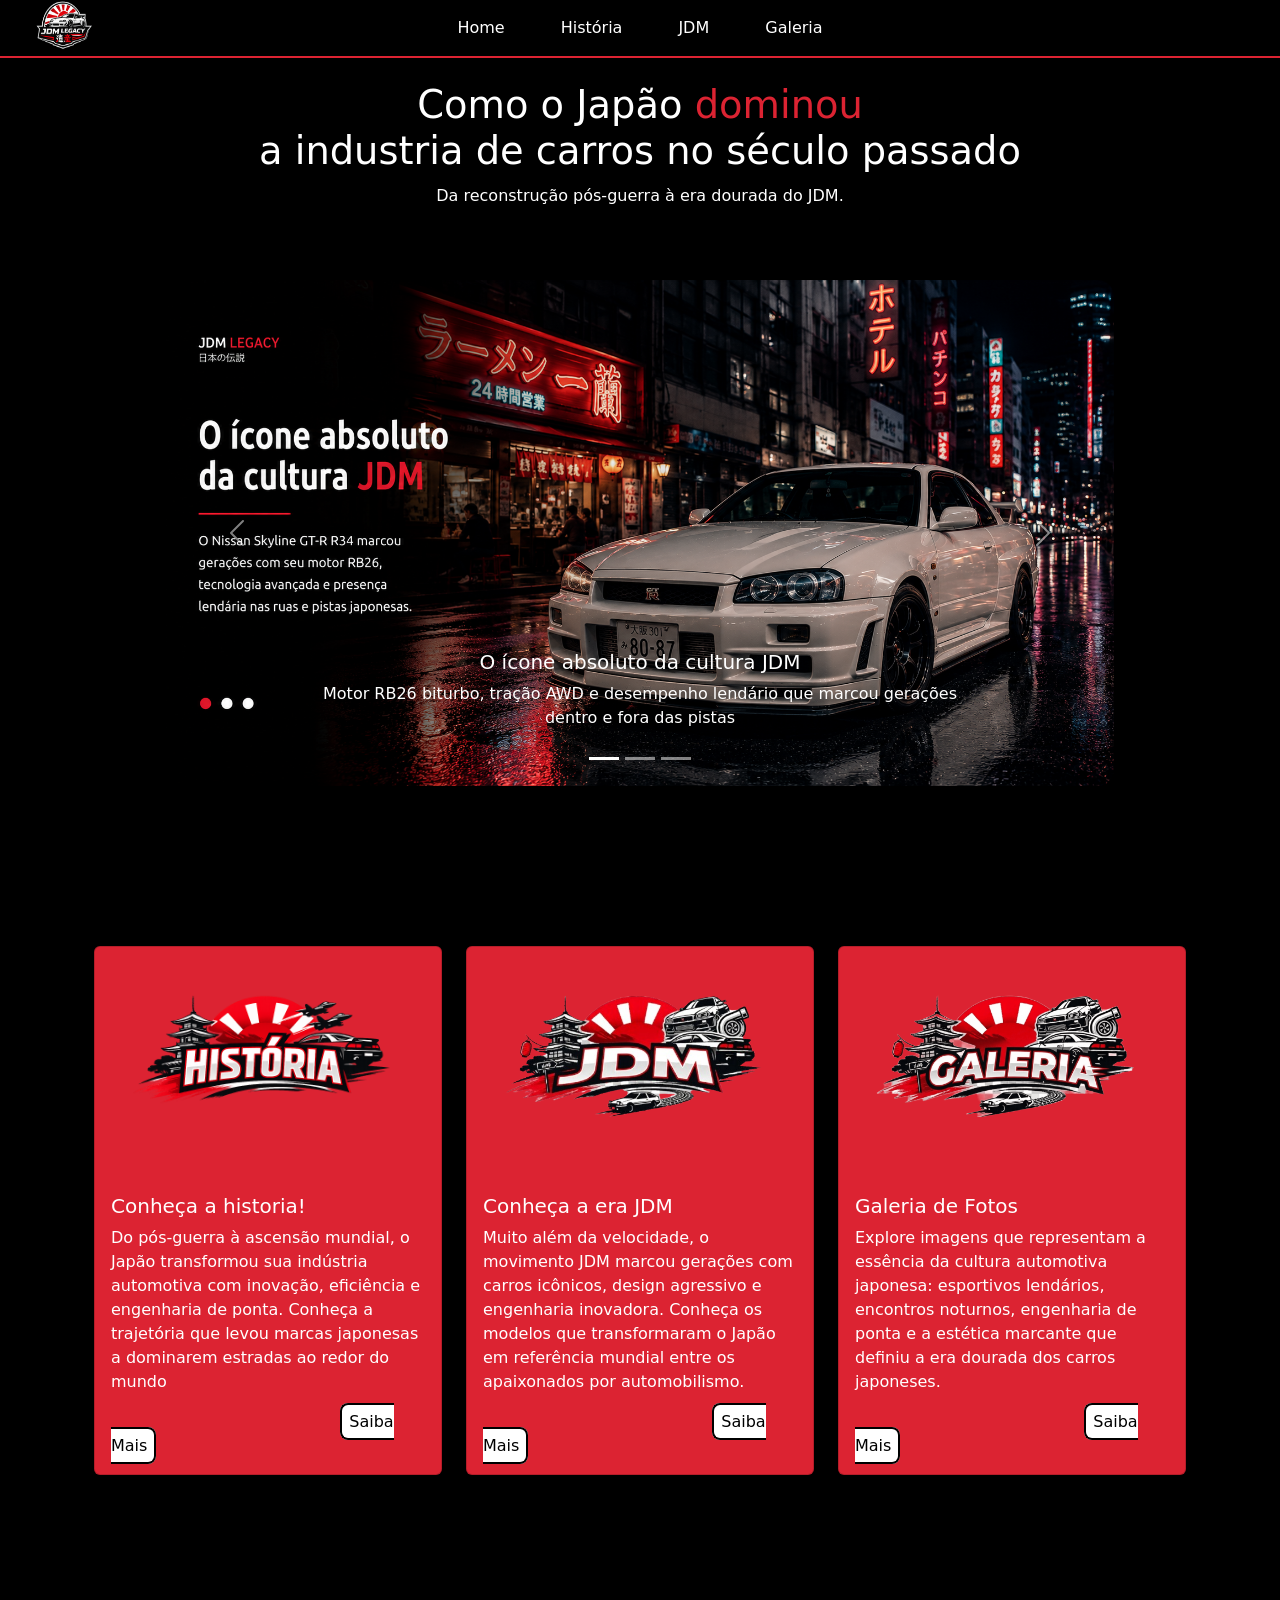
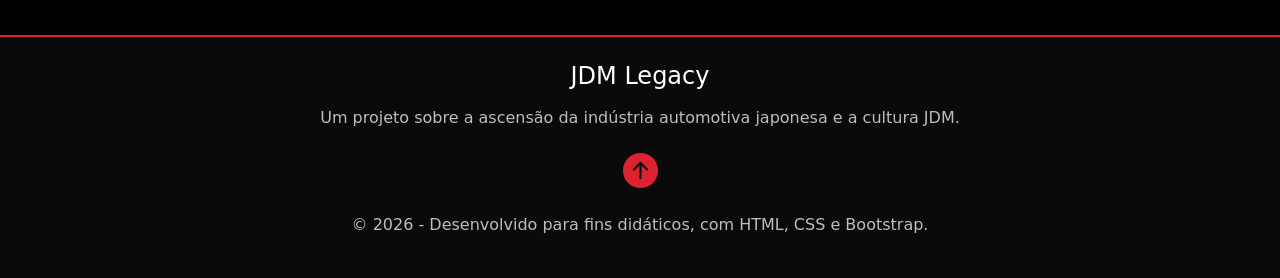
==== commit 1d31c7a3: "update codigo quase pronto" ====
--- a/index.html
+++ b/index.html
@@ -11,6 +11,7 @@
   <link href="https://fonts.googleapis.com/css2?family=Inter:wght@400;600;700&display=swap" rel="stylesheet">
   <link href="https://cdn.jsdelivr.net/npm/bootstrap@5.3.3/dist/css/bootstrap.min.css" rel="stylesheet">
   <link rel="stylesheet" href="css/style.css">
+  <link rel="stylesheet" href="https://cdn.jsdelivr.net/npm/bootstrap-icons@1.11.3/font/bootstrap-icons.min.css">
 </head>
 
 <body>
@@ -70,27 +71,27 @@
 
         <div class="carousel-inner">
           <div class="carousel-item active">
-            <img src="img/honda-nsx-banner.png" class="d-block w-100 imagem-carrossel" alt="Imagem 1">
+            <img src="img/banner-2-skyline.png" class="d-block w-100 imagem-carrossel" alt="Imagem 1">
             <link rel="stylesheet" href="index.html">
             <div class="carousel-caption d-none d-md-block">
-              <h5>Aprendizado com prática</h5>
-              <p>Construindo interfaces com organização e simplicidade.</p>
+              <h5>O ícone absoluto da cultura JDM</h5>
+              <p>Motor RB26 biturbo, tração AWD e desempenho lendário que marcou gerações dentro e fora das pistas</p>
             </div>
           </div>
 
           <div class="carousel-item">
-            <img src="img/honda-nsx-banner.png" class="d-block w-100 imagem-carrossel" alt="Imagem 2">
+            <img src="img/banerr-1-supra.png" class="d-block w-100 imagem-carrossel" alt="Imagem 2">
             <div class="carousel-caption d-none d-md-block">
-              <h5>Layout responsivo</h5>
-              <p>O Bootstrap ajuda a adaptar a página a diferentes telas.</p>
+              <h5>A lenda turbo dos anos 90</h5>
+              <p>Equipado com o lendário motor 2JZ-GTE, o Toyota Supra MK4 se tornou um dos maiores símbolos da performance japonesa.</p>
             </div>
           </div>
 
           <div class="carousel-item">
-            <img src="img/honda-nsx-banner.png" class="d-block w-100 imagem-carrossel" alt="Imagem 2">
+            <img src="img/banner-3-nsx.png" class="d-block w-100 imagem-carrossel" alt="Imagem 2">
             <div class="carousel-caption d-none d-md-block">
-              <h5>Interface moderna</h5>
-              <p>Um visual bonito, simples e funcional para os alunos.</p>
+              <h5>O superesportivo criado com Ayrton Senna</h5>
+              <p>Leve, preciso e revolucionário, o Honda NSX redefiniu os esportivos japoneses nos anos 90.</p>
             </div>
           </div>
         </div>
@@ -120,7 +121,7 @@
               <p class="card-text">Do pós-guerra à ascensão mundial, o Japão transformou sua indústria automotiva com
                 inovação, eficiência e engenharia de ponta. Conheça a trajetória que levou marcas japonesas a dominarem
                 estradas ao redor do mundo</p>
-              <a href="historia.html">
+              <a class="oz" href="galeria.html">
                 Saiba Mais
               </a>
             </div>
@@ -134,7 +135,7 @@
               <p class="card-text">Muito além da velocidade, o movimento JDM marcou gerações com carros icônicos, design
                 agressivo e engenharia inovadora. Conheça os modelos que transformaram o Japão em referência mundial
                 entre os apaixonados por automobilismo.</p>
-              <a href="jdm.html">
+              <a class="oz" href="jdm.html">
                 Saiba Mais
               </a>
             </div>
@@ -160,11 +161,16 @@
     <!--FINAL DA PAGIANA-->
   </main>
   <footer class="rodape">
-    <div class="container py-4 text-center">
-      <p class="m-0">Desenvolvido para fins didáticos, com HTML, CSS e Bootstrap.</p>
+    <div class="container">
+      <h4>JDM Legacy</h4>
+
+      <p>Um projeto sobre a ascensão da indústria automotiva japonesa e a cultura JDM.</p>
+
       <a href="#">
-        <i class="bi bi-arrow-up-circle"></i>
+        <i class="bi bi-arrow-up-circle-fill"></i>
       </a>
+
+      <p class="copyright">© 2026 - Desenvolvido para fins didáticos, com HTML, CSS e Bootstrap.</p>
     </div>
   </footer>
 
--- a/css/style.css
+++ b/css/style.css
@@ -4,8 +4,7 @@
 }
 
 /***************NAVBAR************/
-.bg-menu {
-}
+
 
 .navbar {
   position: relative;
@@ -53,11 +52,12 @@
   margin: auto;
   width: 85%;
   align-items: center;
+  margin-bottom: 10px;
 }
 
 /**************CARDS DE DIRECIONAMENTO**********/
-.cards a {
-}
+
+
 .oz {
   background-color: #ffffff;
   color: #000000;
@@ -74,7 +74,7 @@
 }
 
 .cards {
-  margin: 240px 0 0 0 !important;
+  margin: 160px 40px 160px 0 !important;
 }
 
 .card-galeria img {
@@ -95,39 +95,51 @@
 }
 
 /**********Rodapé***********/
-
-.rodape {
-  background-color: #dc2332;
-  color: #fff;
-  padding: 30px;
-  margin-top: 55px;
+.rodape{
+    background-color: #0a0a0a;
+    border-top: 2px solid #dc2332;
+    padding: 25px 0;
+    margin-top: 120px;
+    text-align: center;
 }
 
-.rodape i {
-  font-size: 2rem;
-  color: #fff;
-  border-style: solid;
-  border-width: 2px;
-  padding: 5px 2px 5px 2px;
-  border-radius: 10%;
+.rodape p{
+    color: #bdbdbd;
+    margin-top: 15px;
+    font-size: 1rem;
 }
+
+.rodape i{
+    font-size: 2.2rem;
+    color: #dc2332;
+    transition: 0.5s;
+}
+
+.rodape i:hover{
+    color: white;
+}   
 
 
 
 /****************texto das paginas**********/
 
-.header-text{
+.header-text {
+  margin-top: 25px;
   color: #dc2343;
-  margin-left: 60px;
+  font-size: 32px;
 }
 
-.body-text{
-  color: white;
-  margin-top: 20px;
-  margin-left: 60px;
-  margin-bottom: 60px;
+.header-text h3 {
+  margin-bottom: 25px;
 }
 
-.body-text span{
-  text-indent: 30px !important;
+.body-text {
+  line-height: 1.8;
+  color: #cfcfcf;
+  font-size: 1.2rem;
 }
+
+.historia-container {
+  width: 75%;
+  margin: auto;
+}
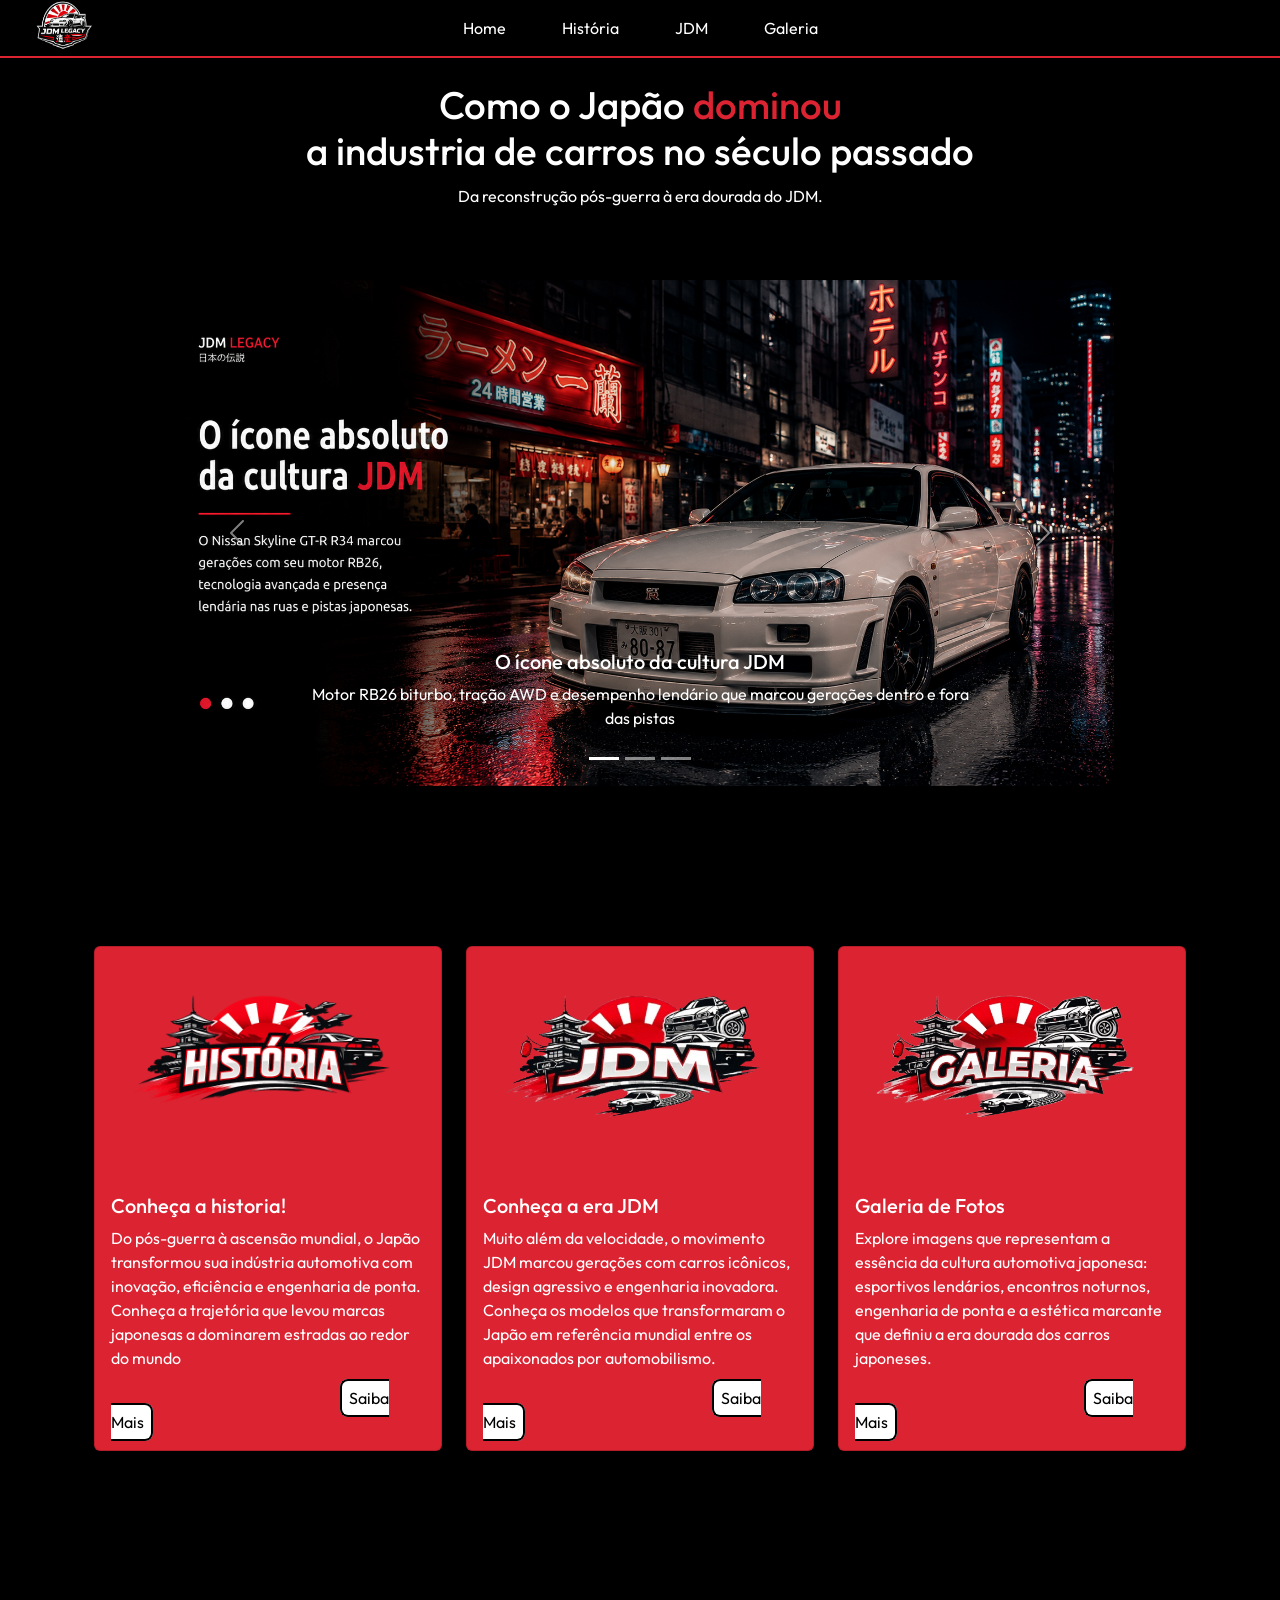
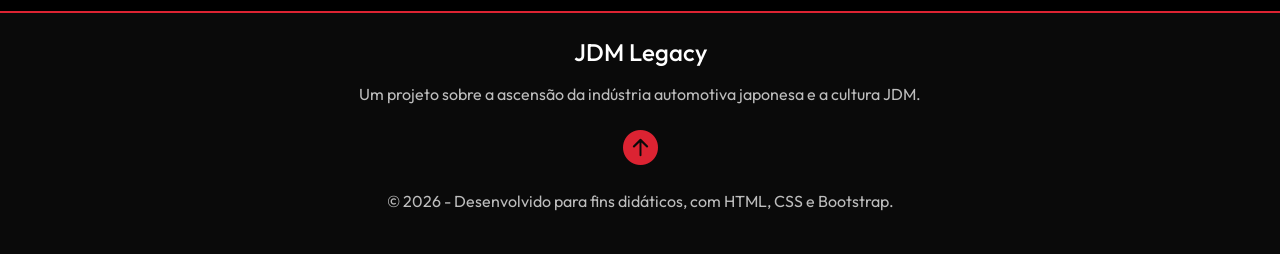
==== commit b2de4933: "last update" ====
--- a/index.html
+++ b/index.html
@@ -121,7 +121,7 @@
               <p class="card-text">Do pós-guerra à ascensão mundial, o Japão transformou sua indústria automotiva com
                 inovação, eficiência e engenharia de ponta. Conheça a trajetória que levou marcas japonesas a dominarem
                 estradas ao redor do mundo</p>
-              <a class="oz" href="galeria.html">
+              <a class="oz" href="historia.html">
                 Saiba Mais
               </a>
             </div>
--- a/css/style.css
+++ b/css/style.css
@@ -5,7 +5,17 @@
 
 /***************NAVBAR************/
 
+@font-face {
+  font-family: "Outifit";
+  src: url("/assets/fonts/Outfit-VariableFont_wght.ttf");
+}
 
+*{
+  font-family: "Outifit";
+}
+
+
+/***************NAVBAR************/
 .navbar {
   position: relative;
   border-bottom: 2px solid #dc2332;
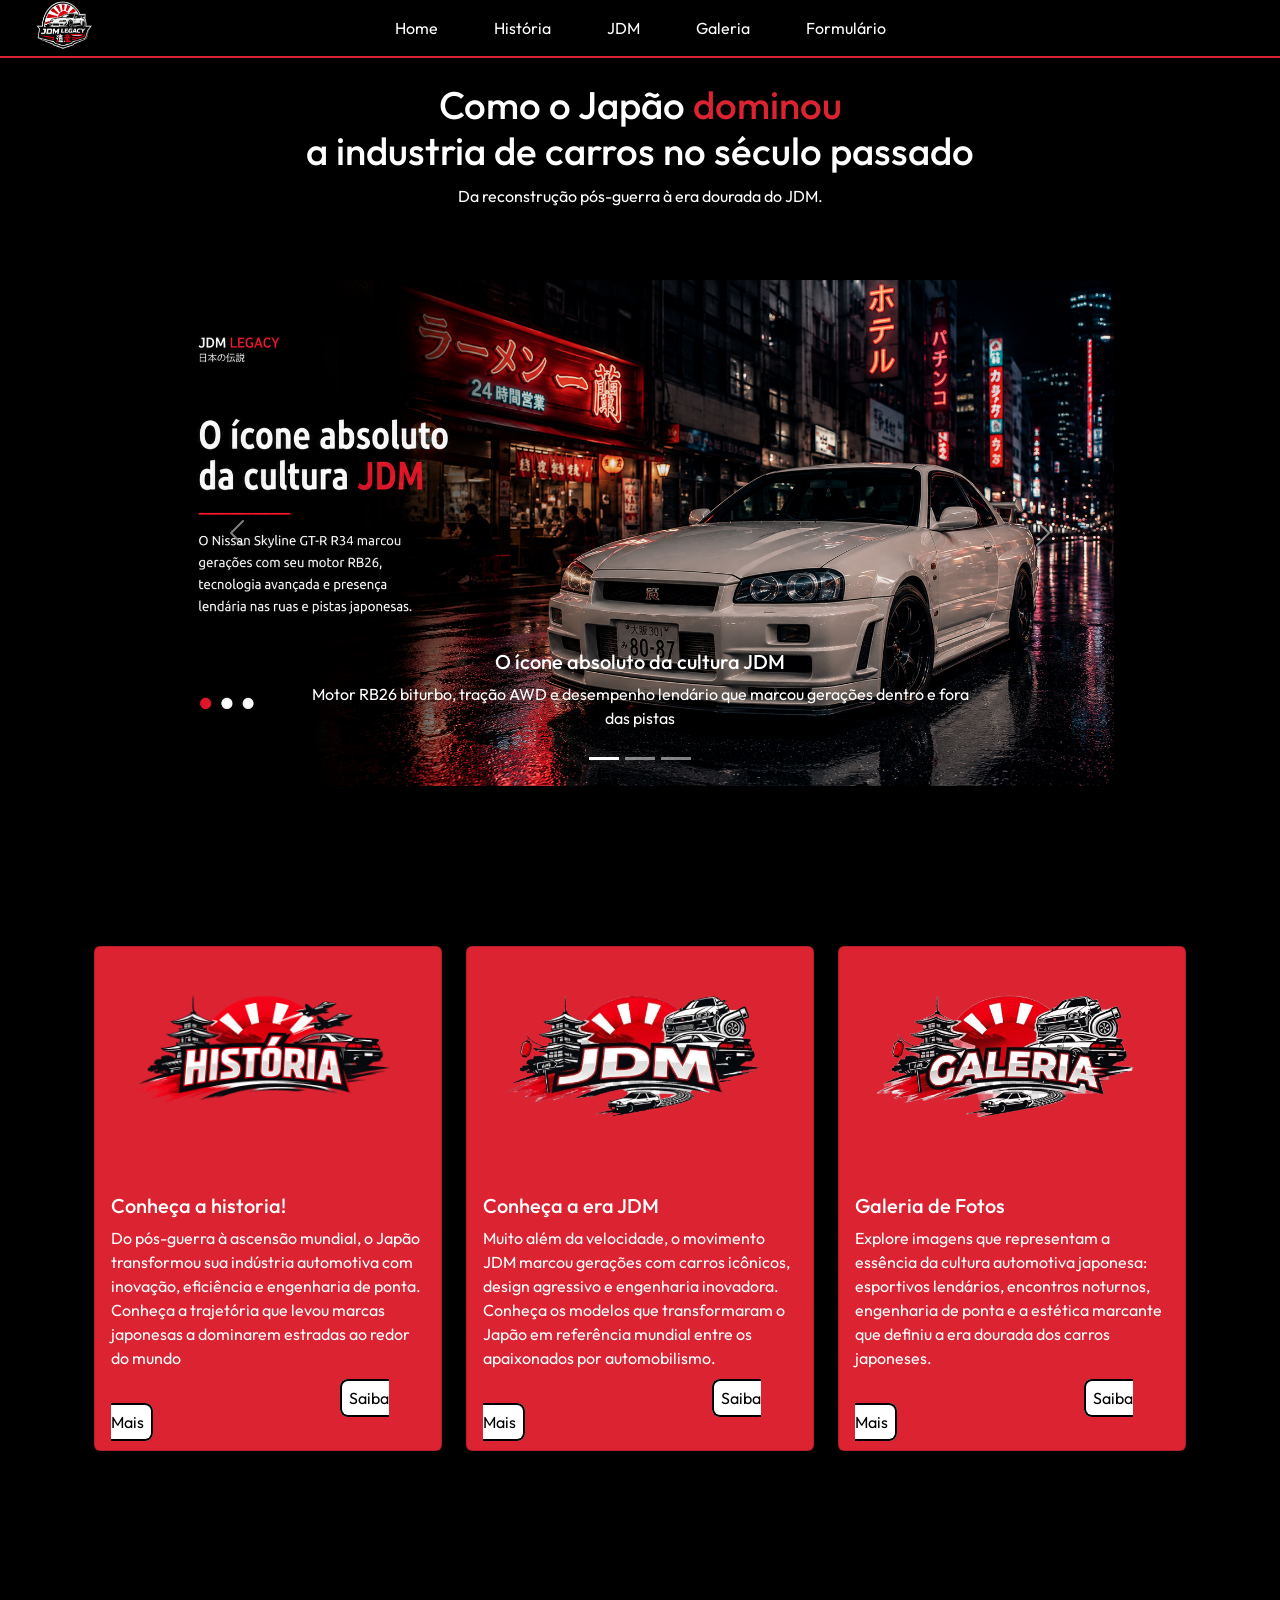
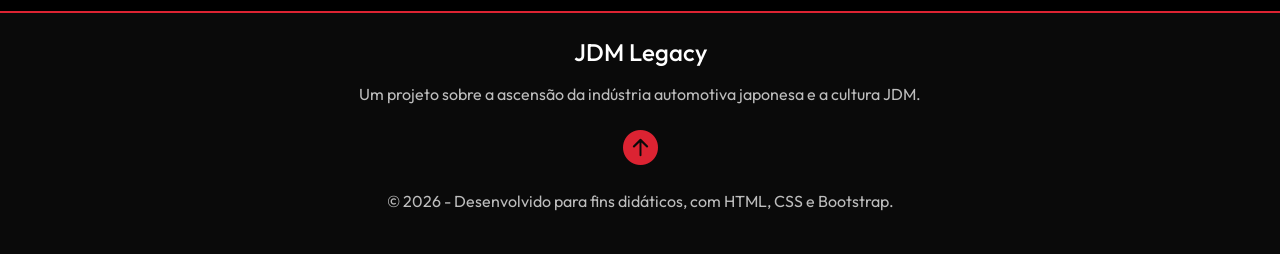
==== commit c36f414d: "final update" ====
--- a/index.html
+++ b/index.html
@@ -43,6 +43,10 @@
 
           <li class="nav-item">
             <a class="nav-link" href="galeria.html">Galeria</a>
+          </li>
+
+          <li class="nav-item">
+            <a class="nav-link" href="formulario.html">Formulário</a>
           </li>
 
         </ul>
@@ -121,7 +125,7 @@
               <p class="card-text">Do pós-guerra à ascensão mundial, o Japão transformou sua indústria automotiva com
                 inovação, eficiência e engenharia de ponta. Conheça a trajetória que levou marcas japonesas a dominarem
                 estradas ao redor do mundo</p>
-              <a class="oz" href="historia.html">
+              <a class="oz" href="galeria.html">
                 Saiba Mais
               </a>
             </div>
--- a/css/style.css
+++ b/css/style.css
@@ -152,4 +152,23 @@
 .historia-container {
   width: 75%;
   margin: auto;
+}
+
+.titulo-secao-2{
+  text-align: center;
+  color: #dc2332;
+}
+
+.topo-2{
+  text-align: center;
+}
+
+.btn-lg{
+  background-color: #dc2332;
+  border-color: #000;
+}
+
+.btn-lg:hover{
+  background-color: #000000;
+  border-color: #dc2332;
 }
